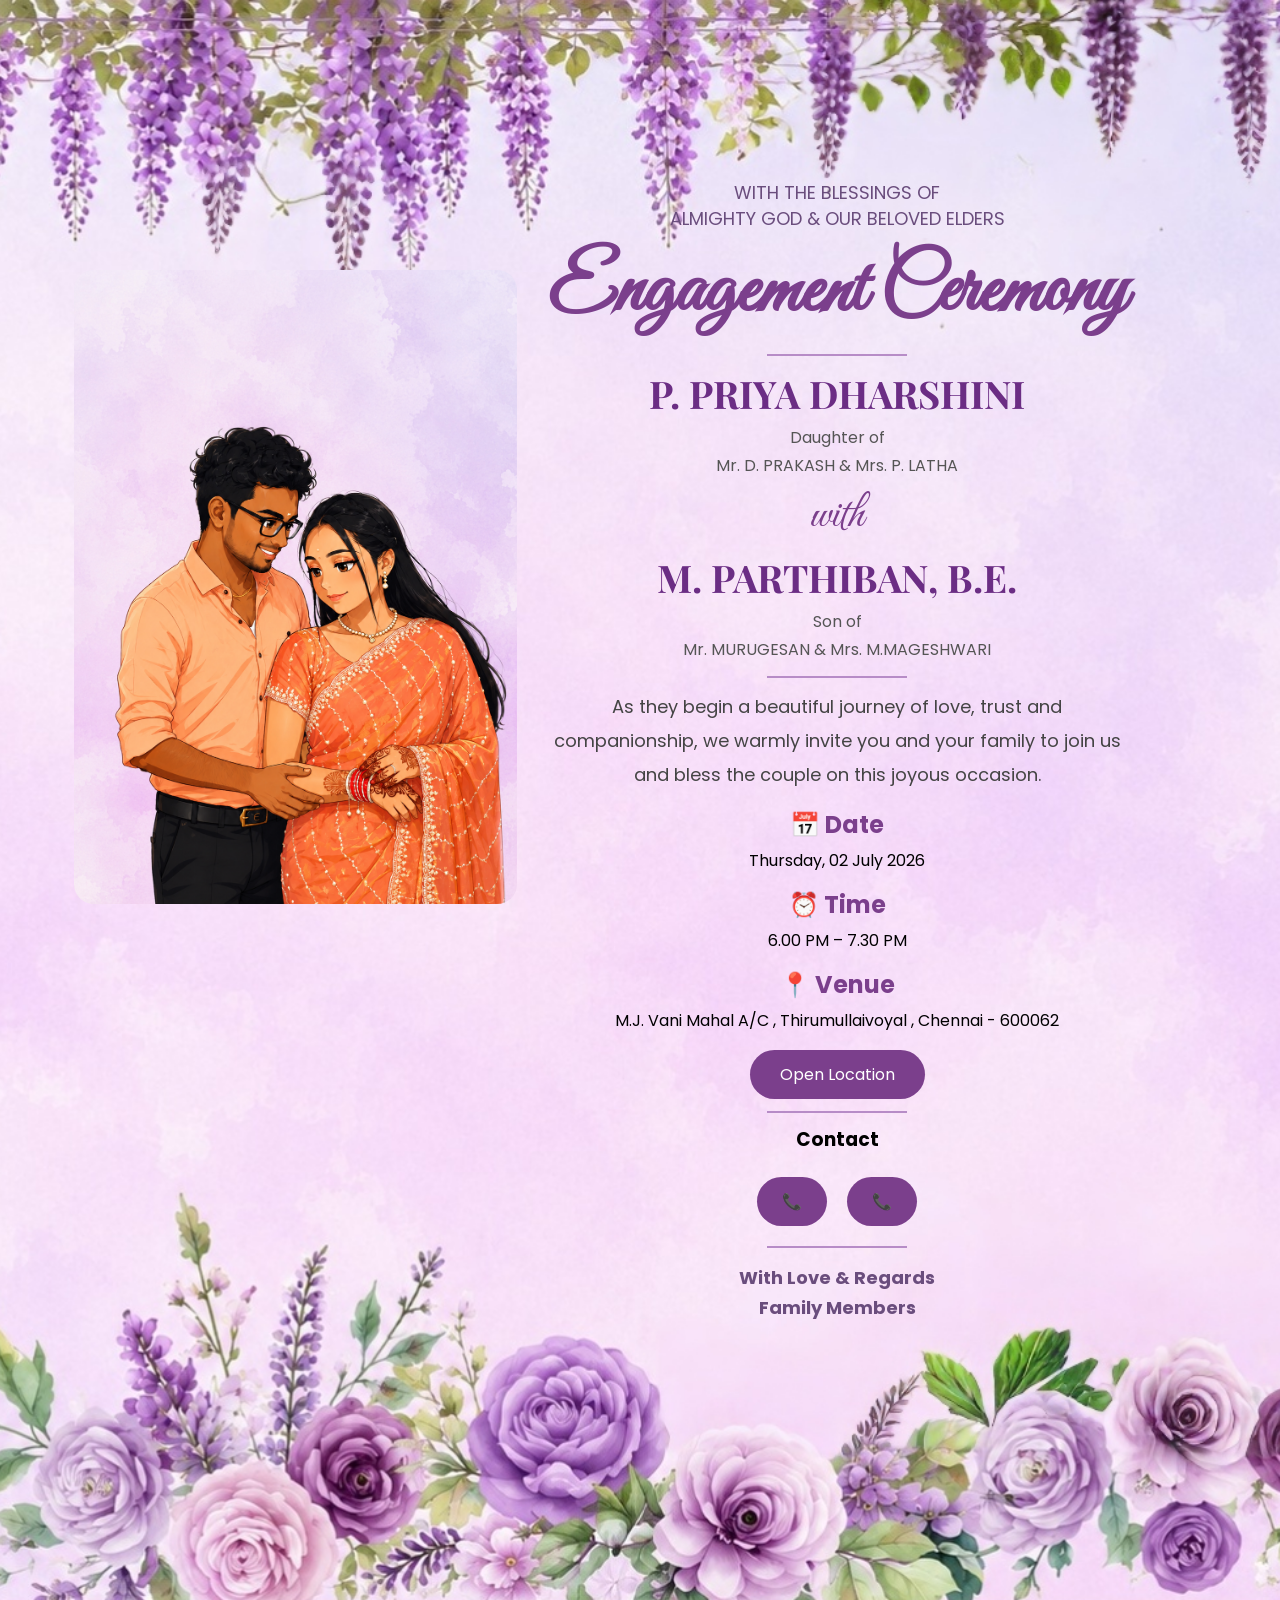
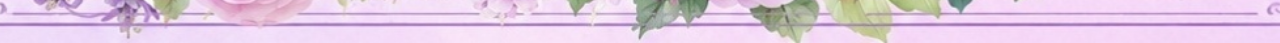
==== invitation.html @ 594b217e "Initial commit" ====
<!DOCTYPE html>
<html lang="en">
<head>
<meta charset="UTF-8">
<meta name="viewport" content="width=device-width, initial-scale=1.0">

<title>Engagement Invitation</title>

<link rel="stylesheet" href="style.css">

<link href="https://fonts.googleapis.com/css2?family=Great+Vibes&family=Playfair+Display:wght@400;600;700&family=Poppins:wght@300;400;500&display=swap" rel="stylesheet">

</head>

<body class="invite-page">
    

<div class="invite-container">

    <div class="couple-section">
        <img src="images\image1.png" alt="Couple">
        <div class="particles"></div>
    </div>

    <div class="content-section">

        <p class="blessing">
            WITH THE BLESSINGS OF<br>
            ALMIGHTY GOD & OUR BELOVED ELDERS
        </p>

        <h1 class="title">Engagement Ceremony</h1>

        <div class="divider"></div>

        <h2 class="name">P. PRIYA DHARSHINI</h2>

        <p class="parents">
            Daughter of <br>
            Mr. D. PRAKASH & Mrs. P. LATHA
        </p>

        <p class="with">with</p>

        <h2 class="name">M. PARTHIBAN, B.E.</h2>

        <p class="parents">
            Son of <br>
            Mr. MURUGESAN & Mrs. M.MAGESHWARI
        </p>

        <div class="divider"></div>

        <p class="message">
            As they begin a beautiful journey of love,
            trust and companionship, we warmly invite
            you and your family to join us and bless
            the couple on this joyous occasion.
        </p>

        <div class="details">

            <h3>📅 Date</h3>
            <p>Thursday, 02 July 2026</p>

            <h3>⏰ Time</h3>
            <p>6.00 PM – 7.30 PM</p>

            <h3>📍 Venue</h3>

            <p>
                M.J. Vani Mahal A/C , 
                Thirumullaivoyal , Chennai - 600062
            </p>

            <a
            href="https://maps.google.com/?q=M.J. Vani Mahal A/C Chennai"
            target="_blank"
            class="map-btn">
                Open Location
            </a>

        </div>

        <div class="divider"></div>

        <h3>Contact</h3>

        <div class="contact">

            <a href="tel:+919941796400" class="call-btn">
                📞 
            </a>

            <a href="tel:+919884211993" class="call-btn">
                📞 
            </a>

        </div>

        

        <div class="divider"></div>

        <p class="footer">
    <strong>With Love & Regards</strong><br>
    <strong>Family Members</strong>
</p>

    </div>

</div>
    <script>
const particles = document.querySelector(".particles");

for(let i=0;i<60;i++){

    const p = document.createElement("span");

    p.innerHTML = Math.random() > 0.5 ? "❤" : "✦";

    p.style.left = Math.random()*100 + "%";

    p.style.fontSize = (8 + Math.random()*16) + "px";

    p.style.animationDuration =
        (5 + Math.random()*8) + "s";

    p.style.animationDelay =
        Math.random()*5 + "s";

    particles.appendChild(p);
}
</script>

</body>
</html>
---- style.css ----
*{
    margin:0;
    padding:0;
    box-sizing:border-box;
}

body{
    font-family:'Poppins',sans-serif;
}

/* Landing Page */

.landing{
    min-height:100vh;

    background:url("images/theme1.png");
    background-size:cover;
    background-position:center;

    display:flex;
    justify-content:center;
    align-items:center;
}

.landing-content{
    text-align:center;
}

.landing-content h1{
    font-family:'Great Vibes',cursive;
    font-size:5rem;
    color:#7b3f8c;
}

.landing-content p{
    margin:15px 0 40px;
    color:#5f4b66;
    font-size:1.2rem;
}

.btn{
    text-decoration:none;
    background:#7b3f8c;
    color:white;
    padding:15px 35px;
    border-radius:40px;
    font-size:18px;
}

.btn:hover{
    background:#662b77;
}

/* Invitation Page */

.invite-page{
    background:url("images/theme.jpeg");
    background-size:cover;
    background-position:center;
    min-height:100vh;
}

.invite-container{
    width:100%;
    min-height:100vh;

    display:flex;
    align-items:flex-start;
    justify-content:center;
    gap:40px;

    padding:100px 50px 50px;
}

.couple-section{
    width:30%;
    display:flex;
    justify-content:center;
    align-items:flex-start;
}

.couple-section img{
    width:125%;
    max-width:450px;
    margin-top:150px;
    border-radius:20px;
}

.content-section{
    width:55%;
    text-align:center;
    padding:20px 30px;
}

.blessing{
    color:#6a4d7d;
    line-height:26px;
    margin-top:40px;
    font-size:18px;
}

.title{
    font-family:'Great Vibes',cursive;
    font-size:80px;
    color:#7b3f8c;
    margin:10px 0;
}

.name{
    font-family:'Playfair Display',serif;
    color:#6b2d84;
    font-size:38px;
    margin-top:8px;
}

.parents{
    margin-top:5px;
    color:#555;
    line-height:28px;
}

.with{
    font-family:'Great Vibes',cursive;
    font-size:45px;
    color:#7b3f8c;
    margin:8px 0;
}

.message{
    max-width:700px;
    margin:auto;
    line-height:34px;
    color:#444;
    font-size:18px;
}

.details{
    margin-top:20px;
}

.details h3{
    color:#7b3f8c;
    margin-top:15px;
    font-size:24px;
}

.details p{
    margin-top:5px;
    line-height:28px;
}

.divider{
    width:140px;
    height:2px;
    background:#b78cc7;
    margin:15px auto;
}

.map-btn{
    display:inline-block;
    margin-top:15px;
    text-decoration:none;
    background:#7b3f8c;
    color:white;
    padding:12px 30px;
    border-radius:30px;
    transition:.3s;
}

.map-btn:hover{
    background:#662b77;
    transform:translateY(-2px);
}

.contact{
    margin-top:15px;
}

.call-btn,
.whatsapp-btn{
    text-decoration:none;
    background:#7b3f8c;
    color:white;
    padding:12px 25px;
    border-radius:30px;
    margin:8px;
    display:inline-block;
    transition:.3s;
}

.call-btn:hover,
.whatsapp-btn:hover{
    background:#662b77;
    transform:translateY(-2px);
}

.footer{
    margin-top:15px;
    margin-bottom:50px;
    font-size:18px;
    color:#6a4d7d;
    line-height:30px;
}

.footer strong{
    font-weight:700;
}

/* Mobile */

@media(max-width:768px){

    .invite-container{
        flex-direction:column;
        align-items:center;
        padding:80px 20px 30px;
        gap:20px;
    }

    .couple-section,
    .content-section{
        width:100%;
    }

    .couple-section img{
        max-width:300px;
        margin-top:0;
    }

    .title{
        font-size:55px;
    }

    .name{
        font-size:28px;
    }

    .message{
        font-size:16px;
        line-height:30px;
    }

    .blessing{
        margin-top:0;
        font-size:16px;
    }
}

.invite-container{
    padding:120px 50px 220px;
}

.details{
    margin-top:15px;
}

.details h3{
    margin-top:12px;
}

.divider{
    margin:12px auto;
}

.footer{
    margin-top:15px;
    margin-bottom:80px;
}
.couple-container{
    position:relative;
    display:inline-block;
    overflow:hidden;
    border-radius:20px;
}

.couple-container img{
    display:block;
    width:100%;
}

.particles{
    position:absolute;
    inset:0;
    pointer-events:none;
    z-index:2;
}

.particles span{
    position:absolute;
    top:-30px;
    color:#c77dff;
    opacity:.8;

    text-shadow:
        0 0 8px #d8b4fe,
        0 0 15px #c77dff,
        0 0 25px #9333ea;

    animation:floatFall linear infinite;
}

@keyframes floatFall{

    0%{
        transform:
        translateY(-30px)
        translateX(0px)
        rotate(0deg);
        opacity:0;
    }

    10%{
        opacity:1;
    }

    50%{
        transform:
        translateY(250px)
        translateX(20px)
        rotate(180deg);
    }

    100%{
        transform:
        translateY(550px)
        translateX(-20px)
        rotate(360deg);
        opacity:0;
    }
}
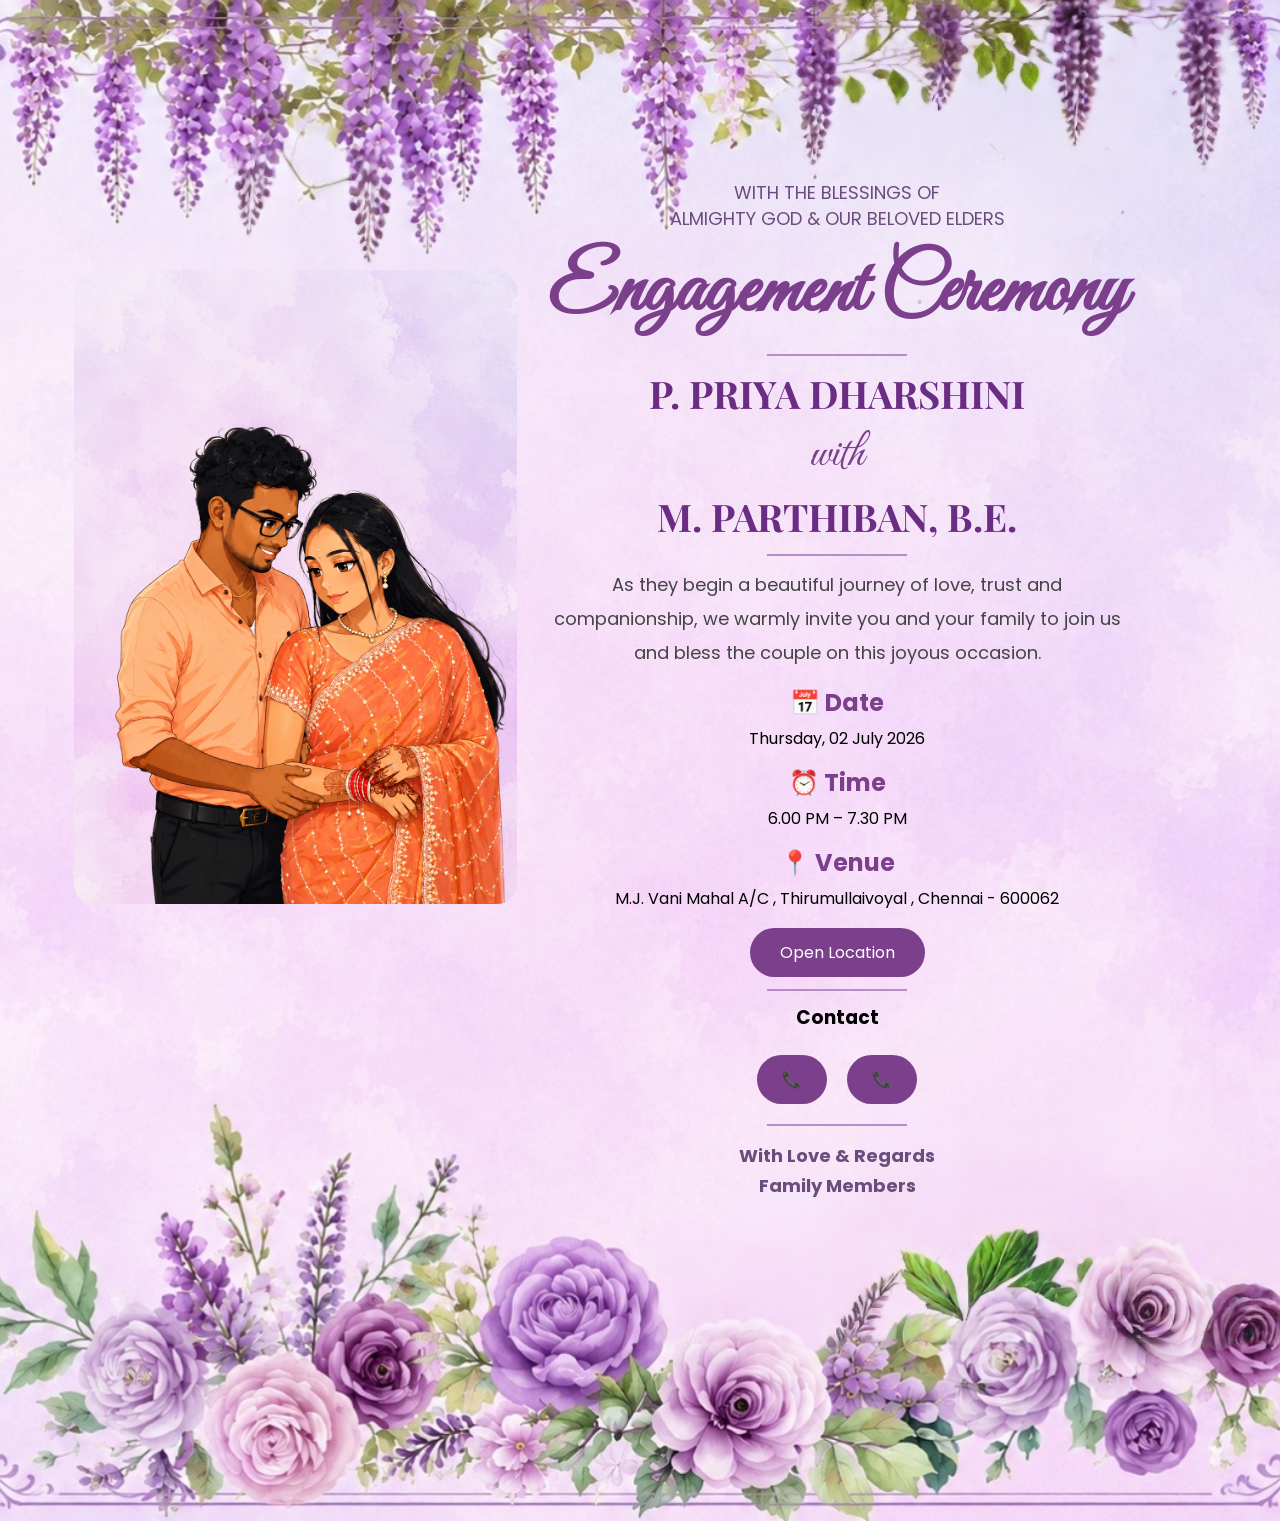
==== commit c1394174: "Initial commit" ====
--- a/invitation.html
+++ b/invitation.html
@@ -35,19 +35,12 @@
 
         <h2 class="name">P. PRIYA DHARSHINI</h2>
 
-        <p class="parents">
-            Daughter of <br>
-            Mr. D. PRAKASH & Mrs. P. LATHA
-        </p>
+        
 
         <p class="with">with</p>
 
         <h2 class="name">M. PARTHIBAN, B.E.</h2>
 
-        <p class="parents">
-            Son of <br>
-            Mr. MURUGESAN & Mrs. M.MAGESHWARI
-        </p>
 
         <div class="divider"></div>
 
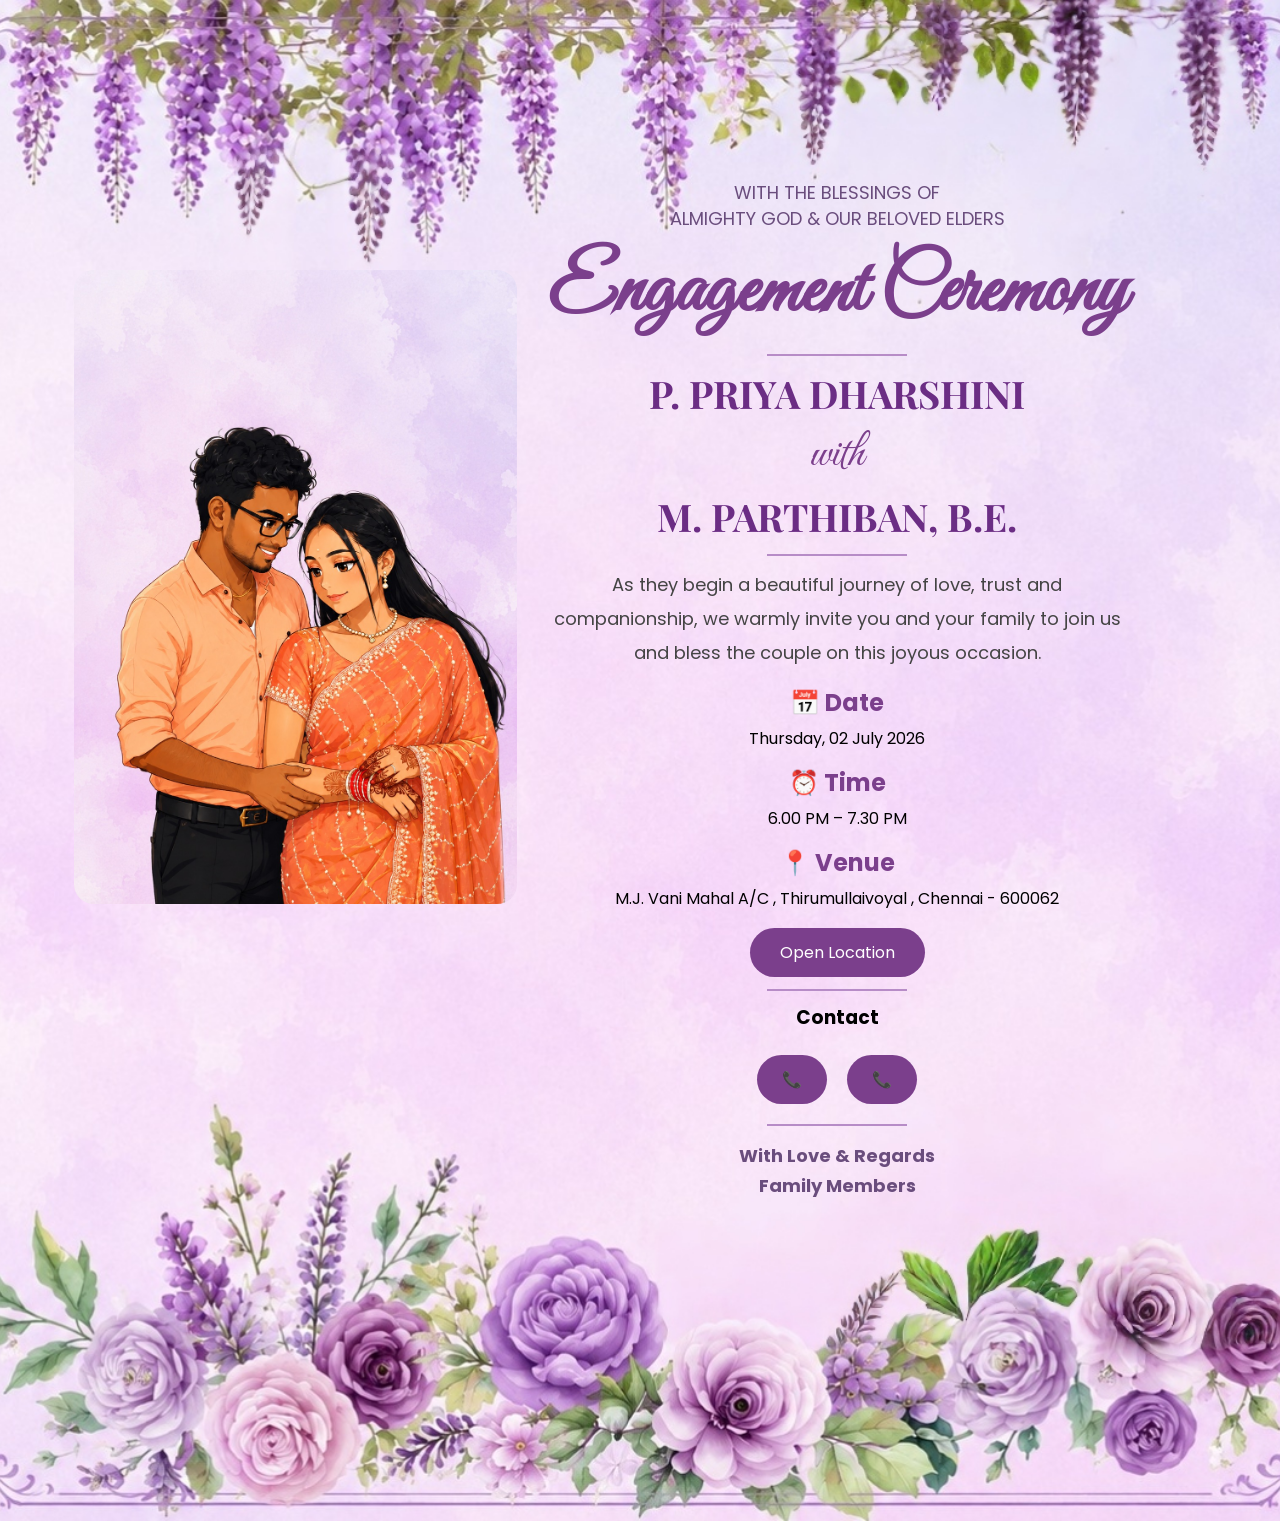
==== commit d5792bdd: "Initial commit" ====
--- a/invitation.html
+++ b/invitation.html
@@ -18,7 +18,7 @@
 <div class="invite-container">
 
     <div class="couple-section">
-        <img src="images\image1.png" alt="Couple">
+        <img src="images\image.jpeg" alt="Couple">
         <div class="particles"></div>
     </div>
 
